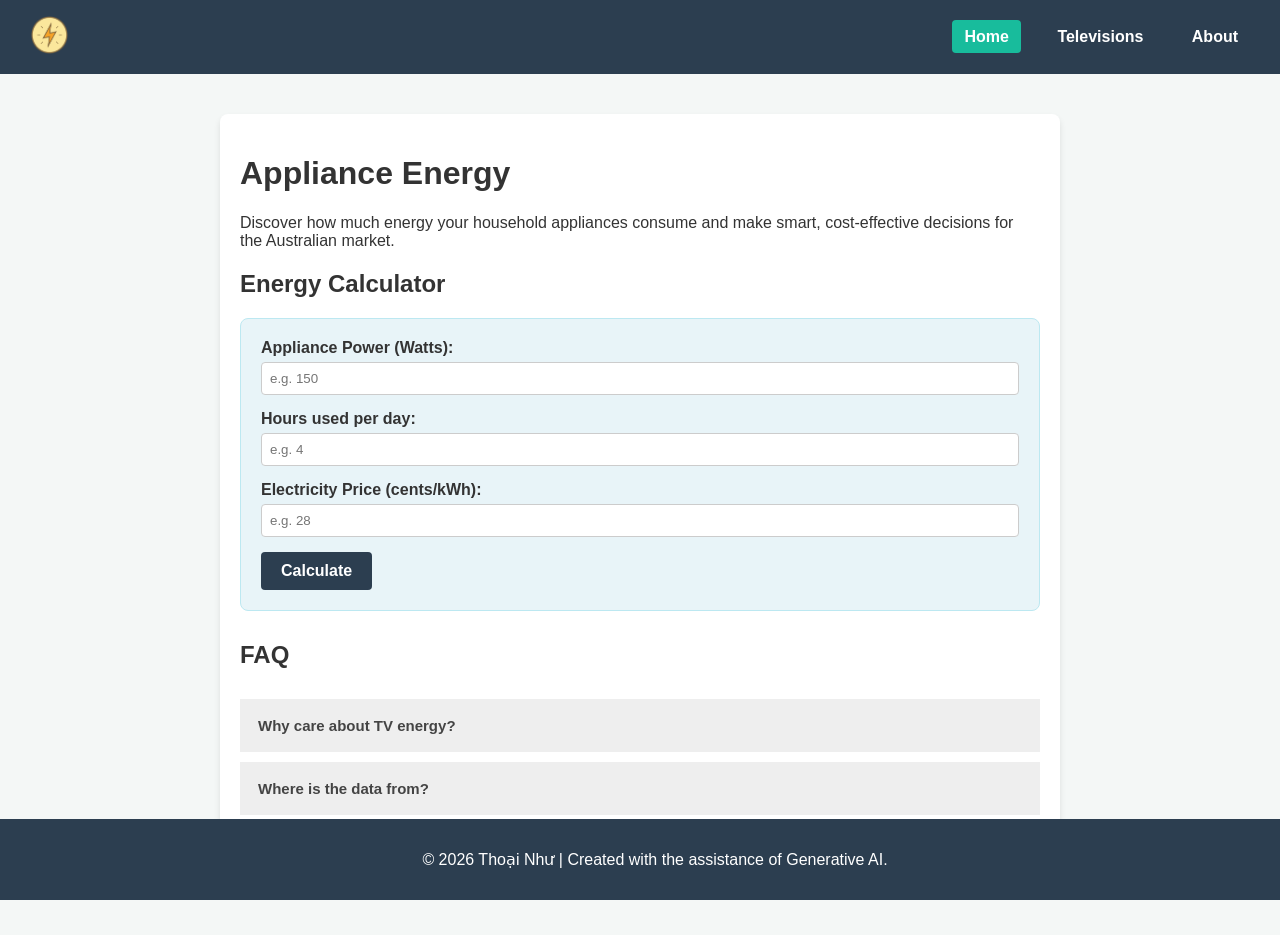
==== index.html @ a2f6276a "Upload full Exercise 1, 2, 3" ====
<!DOCTYPE html>
<html lang="en">
<head>
    <meta charset="UTF-8">
    <meta name="viewport" content="width=device-width, initial-scale=1.0">
    <title>Home - Appliance Energy</title>
    <link rel="stylesheet" href="assets/css/style.css">
</head>
<body>
    <nav>
        <a href="index.html"><img src="assets/img/logo.png" alt="Logo" class="logo"></a>
        <div class="nav-links">
            <a href="index.html" class="active">Home</a>
            <a href="televisions.html">Televisions</a>
            <a href="about.html">About</a>
        </div>
    </nav>

    <main>
        <h1>Appliance Energy</h1>
        <p>Discover how much energy your household appliances consume and make smart, cost-effective decisions for the Australian market.</p>
        
        <h2>Energy Calculator</h2>
        <div class="calculator">
            <div class="input-group">
                <label>Appliance Power (Watts):</label>
                <input type="number" id="wattage" placeholder="e.g. 150">
            </div>
            <div class="input-group">
                <label>Hours used per day:</label>
                <input type="number" id="hours" placeholder="e.g. 4">
            </div>
            <div class="input-group">
                <label>Electricity Price (cents/kWh):</label>
                <input type="number" id="price" placeholder="e.g. 28">
            </div>
            <button id="calc-btn">Calculate</button>
            <div id="calc-error" style="color: red; margin-top: 10px; display: none;">Please enter valid numbers!</div>
            
            <div id="calc-results" class="results-panel" style="display: none;">
                <h3>Results</h3>
                <p>Daily Consumption: <span id="res-daily"></span> kWh</p>
                <p>Monthly Consumption: <span id="res-monthly"></span> kWh</p>
                <p>Estimated Monthly Cost: $<span id="res-cost"></span></p>
            </div>
        </div>

        <h2>FAQ</h2>
        <button class="accordion">Why care about TV energy?</button>
        <div class="panel">
            <p>Larger screens and specific screen technologies can significantly increase your electricity bill over time.</p>
        </div>
        <button class="accordion">Where is the data from?</button>
        <div class="panel">
            <p>The data is sourced directly from the Australian Government's official database.</p>
        </div>
    </main>

    <footer>
        <p>© 2026 Thoại Như | Created with the assistance of Generative AI.</p>
    </footer>

    <script src="assets/js/script.js"></script>
</body>
</html>
---- assets/css/style.css ----
body {
    font-family: Arial, sans-serif;
    margin: 0;
    padding: 0;
    background-color: #f4f7f6;
    color: #333;
    padding-bottom: 60px;
}

nav {
    background-color: #2c3e50;
    padding: 15px 30px;
    display: flex;
    justify-content: space-between;
    align-items: center;
}

.logo { height: 40px; }

.nav-links a {
    color: white;
    text-decoration: none;
    margin-left: 20px;
    font-weight: bold;
    padding: 8px 12px;
    border-radius: 4px;
    transition: 0.3s;
}

.nav-links a:hover, .nav-links a.active { background-color: #18bc9c; }

main {
    max-width: 800px;
    margin: 40px auto;
    padding: 20px;
    background: white;
    border-radius: 8px;
    box-shadow: 0 4px 6px rgba(0,0,0,0.1);
}

footer {
    text-align: center;
    padding: 15px;
    background-color: #2c3e50;
    color: white;
    position: fixed;
    bottom: 0;
    width: 100%;
}

.accordion {
    background-color: #eee;
    color: #444;
    cursor: pointer;
    padding: 18px;
    width: 100%;
    border: none;
    text-align: left;
    outline: none;
    font-size: 15px;
    font-weight: bold;
    margin-top: 10px;
}

.active-accordion, .accordion:hover { background-color: #ccc; }

.panel {
    padding: 0 18px;
    background-color: white;
    max-height: 0;
    overflow: hidden;
    transition: max-height 0.2s ease-out;
}

.chart-img {
    max-width: 100%;
    height: auto;
    border: 1px solid #ddd;
    margin-top: 15px;
}

.calculator {
    background: #e8f4f8;
    padding: 20px;
    border-radius: 8px;
    margin-bottom: 30px;
    border: 1px solid #bce8f1;
}

.input-group { margin-bottom: 15px; }
.input-group label { display: block; font-weight: bold; margin-bottom: 5px; }
.input-group input { width: 100%; padding: 8px; border: 1px solid #ccc; border-radius: 4px; box-sizing: border-box;}

#calc-btn {
    background-color: #2c3e50;
    color: white;
    border: none;
    padding: 10px 20px;
    cursor: pointer;
    font-size: 16px;
    border-radius: 4px;
    font-weight: bold;
}

#calc-btn:hover { background-color: #18bc9c; }

.results-panel {
    margin-top: 20px;
    background: white;
    padding: 15px;
    border-radius: 4px;
    border-left: 5px solid #18bc9c;
}
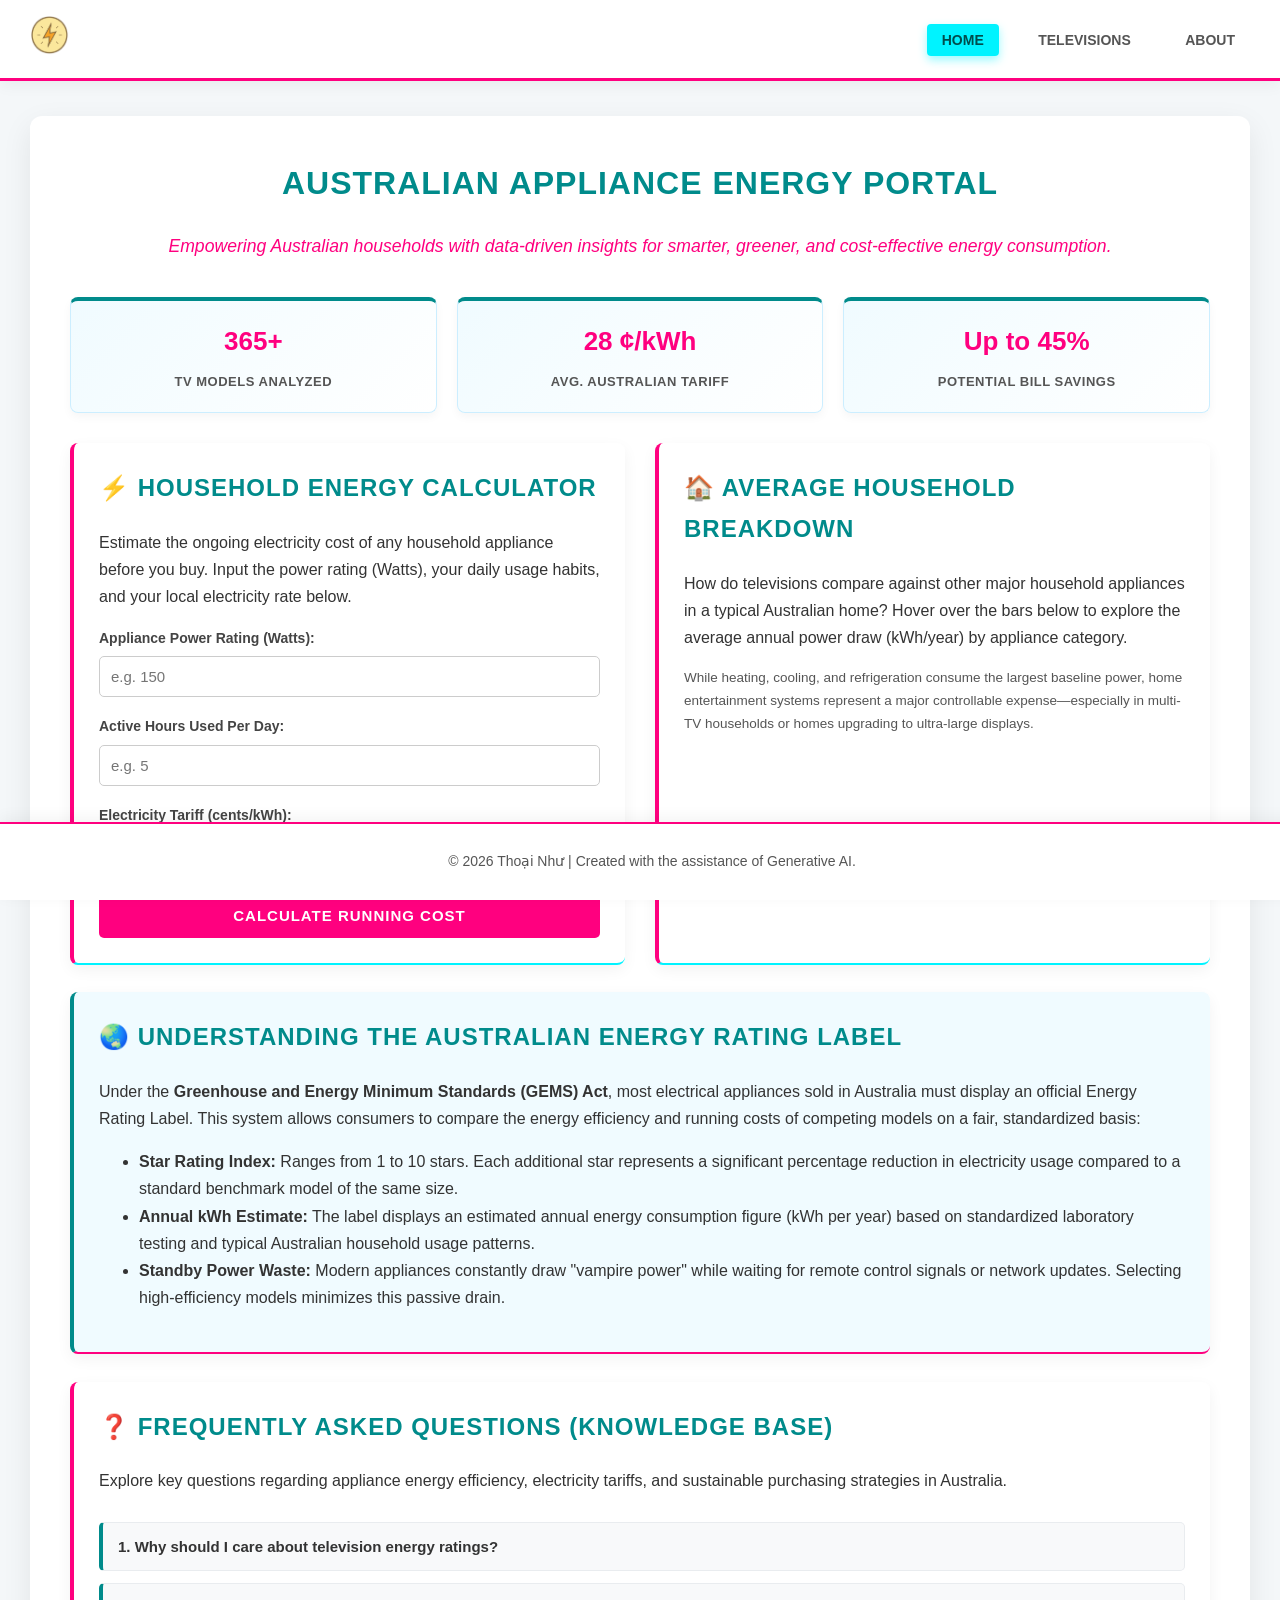
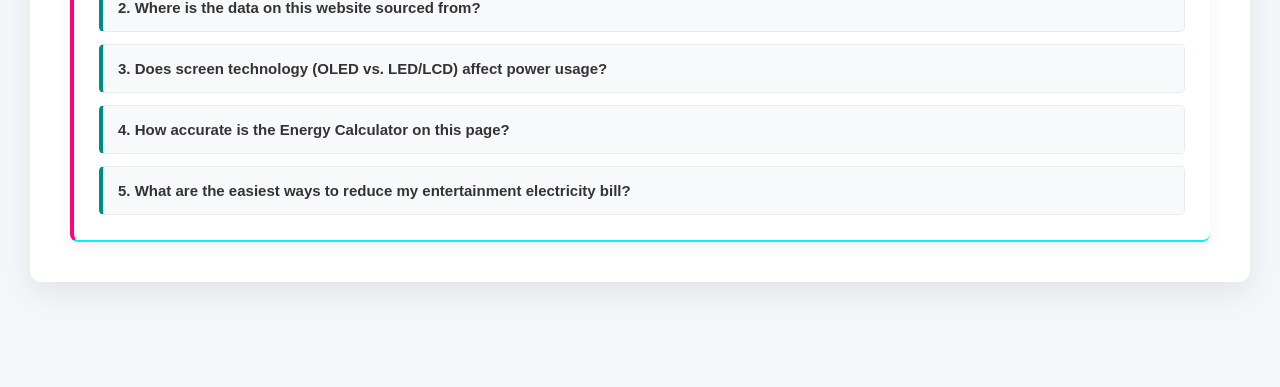
==== commit 6b125b6e: "Update full UI and interactive charts" ====
--- a/index.html
+++ b/index.html
@@ -5,6 +5,7 @@
     <meta name="viewport" content="width=device-width, initial-scale=1.0">
     <title>Home - Appliance Energy</title>
     <link rel="stylesheet" href="assets/css/style.css">
+    <script src="https://d3js.org/d3.v7.min.js"></script>
 </head>
 <body>
     <nav>
@@ -17,42 +18,100 @@
     </nav>
 
     <main>
-        <h1>Appliance Energy</h1>
-        <p>Discover how much energy your household appliances consume and make smart, cost-effective decisions for the Australian market.</p>
+        <h1 class="text-center">Australian Appliance Energy Portal</h1>
+        <p class="subtitle">Empowering Australian households with data-driven insights for smarter, greener, and cost-effective energy consumption.</p>
+
+        <div class="stats-grid">
+            <div class="stat-box">
+                <span class="stat-number">365+</span>
+                <span class="stat-label">TV Models Analyzed</span>
+            </div>
+            <div class="stat-box">
+                <span class="stat-number">28 ¢/kWh</span>
+                <span class="stat-label">Avg. Australian Tariff</span>
+            </div>
+            <div class="stat-box">
+                <span class="stat-number">Up to 45%</span>
+                <span class="stat-label">Potential Bill Savings</span>
+            </div>
+        </div>
         
-        <h2>Energy Calculator</h2>
-        <div class="calculator">
-            <div class="input-group">
-                <label>Appliance Power (Watts):</label>
-                <input type="number" id="wattage" placeholder="e.g. 150">
+        <div class="grid-2">
+            <div class="about-card">
+                <h2>⚡ Household Energy Calculator</h2>
+                <p>Estimate the ongoing electricity cost of any household appliance before you buy. Input the power rating (Watts), your daily usage habits, and your local electricity rate below.</p>
+                <div class="input-group">
+                    <label>Appliance Power Rating (Watts):</label>
+                    <input type="number" id="wattage" placeholder="e.g. 150">
+                </div>
+                <div class="input-group">
+                    <label>Active Hours Used Per Day:</label>
+                    <input type="number" id="hours" placeholder="e.g. 5">
+                </div>
+                <div class="input-group">
+                    <label>Electricity Tariff (cents/kWh):</label>
+                    <input type="number" id="price" placeholder="e.g. 28">
+                </div>
+                <button id="calc-btn">Calculate Running Cost</button>
+                <div id="calc-error" style="color: #ff007f; font-weight: bold; margin-top: 12px; display: none;">Please enter valid positive numbers in all fields!</div>
+                
+                <div id="calc-results" class="results-panel" style="display: none;">
+                    <h3>Estimated Consumption & Cost</h3>
+                    <p>Daily Energy Usage: <span id="res-daily"></span> kWh</p>
+                    <p>Monthly Energy Usage: <span id="res-monthly"></span> kWh</p>
+                    <p>Estimated Monthly Bill Impact: $<span id="res-cost"></span></p>
+                    <p>Projected Annual Cost: $<span id="res-yearly"></span></p>
+                </div>
             </div>
-            <div class="input-group">
-                <label>Hours used per day:</label>
-                <input type="number" id="hours" placeholder="e.g. 4">
-            </div>
-            <div class="input-group">
-                <label>Electricity Price (cents/kWh):</label>
-                <input type="number" id="price" placeholder="e.g. 28">
-            </div>
-            <button id="calc-btn">Calculate</button>
-            <div id="calc-error" style="color: red; margin-top: 10px; display: none;">Please enter valid numbers!</div>
-            
-            <div id="calc-results" class="results-panel" style="display: none;">
-                <h3>Results</h3>
-                <p>Daily Consumption: <span id="res-daily"></span> kWh</p>
-                <p>Monthly Consumption: <span id="res-monthly"></span> kWh</p>
-                <p>Estimated Monthly Cost: $<span id="res-cost"></span></p>
+
+            <div class="about-card">
+                <h2>🏠 Average Household Breakdown</h2>
+                <p>How do televisions compare against other major household appliances in a typical Australian home? Hover over the bars below to explore the average annual power draw (kWh/year) by appliance category.</p>
+                <div id="home-appliance-chart"></div>
+                <p style="font-size: 13.5px; color: #555; margin-top: 15px;">While heating, cooling, and refrigeration consume the largest baseline power, home entertainment systems represent a major controllable expense—especially in multi-TV households or homes upgrading to ultra-large displays.</p>
             </div>
         </div>
 
-        <h2>FAQ</h2>
-        <button class="accordion">Why care about TV energy?</button>
-        <div class="panel">
-            <p>Larger screens and specific screen technologies can significantly increase your electricity bill over time.</p>
+        <br>
+        <div class="about-card highlight-card">
+            <h2>🌏 Understanding the Australian Energy Rating Label</h2>
+            <p>Under the <strong>Greenhouse and Energy Minimum Standards (GEMS) Act</strong>, most electrical appliances sold in Australia must display an official Energy Rating Label. This system allows consumers to compare the energy efficiency and running costs of competing models on a fair, standardized basis:</p>
+            <ul>
+                <li><strong>Star Rating Index:</strong> Ranges from 1 to 10 stars. Each additional star represents a significant percentage reduction in electricity usage compared to a standard benchmark model of the same size.</li>
+                <li><strong>Annual kWh Estimate:</strong> The label displays an estimated annual energy consumption figure (kWh per year) based on standardized laboratory testing and typical Australian household usage patterns.</li>
+                <li><strong>Standby Power Waste:</strong> Modern appliances constantly draw "vampire power" while waiting for remote control signals or network updates. Selecting high-efficiency models minimizes this passive drain.</li>
+            </ul>
         </div>
-        <button class="accordion">Where is the data from?</button>
-        <div class="panel">
-            <p>The data is sourced directly from the Australian Government's official database.</p>
+
+        <br>
+        <div class="about-card">
+            <h2>❓ Frequently Asked Questions (Knowledge Base)</h2>
+            <p>Explore key questions regarding appliance energy efficiency, electricity tariffs, and sustainable purchasing strategies in Australia.</p>
+            
+            <button class="accordion">1. Why should I care about television energy ratings?</button>
+            <div class="panel">
+                <p>Televisions are among the most frequently used appliances in Australian living rooms, averaging 4 to 6 hours of active screen time per day. Over a typical 7-to-10-year lifespan, an inefficient large-screen television can cost hundreds of dollars more in electricity than a 5-star rated equivalent.</p>
+            </div>
+            
+            <button class="accordion">2. Where is the data on this website sourced from?</button>
+            <div class="panel">
+                <p>All visualizations and market statistics presented on this platform are derived directly from the official Australian Government Appliance Energy Rating database, cleaned and aggregated using systematic data analytics workflows.</p>
+            </div>
+
+            <button class="accordion">3. Does screen technology (OLED vs. LED/LCD) affect power usage?</button>
+            <div class="panel">
+                <p>Yes. Standard LED/LCD panels use a continuous backlight, whereas OLED panels illuminate individual pixels. However, high-brightness Mini-LED and QLED displays often consume substantially more power when displaying High Dynamic Range (HDR) content at maximum brightness.</p>
+            </div>
+
+            <button class="accordion">4. How accurate is the Energy Calculator on this page?</button>
+            <div class="panel">
+                <p>The calculator uses the standard physics formula: Kilowatt-hours (kWh) = (Watts × Hours) ÷ 1000. While actual consumption may fluctuate slightly based on screen brightness settings and volume levels, it provides a highly reliable baseline for budgeting.</p>
+            </div>
+
+            <button class="accordion">5. What are the easiest ways to reduce my entertainment electricity bill?</button>
+            <div class="panel">
+                <p>Enable the built-in "Eco Mode" or ambient light sensor on your TV, lower the backlight setting by 15–20% (which barely affects perceived image quality), and switch off power boards completely at the wall to eliminate standby power draw.</p>
+            </div>
         </div>
     </main>
 
--- a/assets/css/style.css
+++ b/assets/css/style.css
@@ -1,113 +1,205 @@
 body {
-    font-family: Arial, sans-serif;
-    margin: 0;
-    padding: 0;
-    background-color: #f4f7f6;
+    font-family: 'Segoe UI', Tahoma, Geneva, Verdana, sans-serif;
+    margin: 0; padding: 0;
+    background-color: #f4f7f9;
     color: #333;
-    padding-bottom: 60px;
-}
+    padding-bottom: 70px;
+    line-height: 1.7;
+}
+
+h1, h2, h3 { color: #008b8b; text-transform: uppercase; letter-spacing: 1px; margin-top: 0; }
 
 nav {
-    background-color: #2c3e50;
+    background-color: #ffffff;
     padding: 15px 30px;
+    display: flex; justify-content: space-between; align-items: center;
+    border-bottom: 3px solid #ff007f;
+    box-shadow: 0 4px 15px rgba(0,0,0,0.05);
+}
+
+.logo { height: 40px; }
+
+.nav-links a {
+    color: #555; text-decoration: none; margin-left: 20px;
+    font-weight: bold; padding: 8px 15px; border-radius: 4px;
+    transition: 0.3s; text-transform: uppercase; font-size: 14px;
+}
+
+.nav-links a:hover, .nav-links a.active {
+    background-color: #00f3ff; color: #004d4d; 
+    box-shadow: 0 4px 10px rgba(0,243,255,0.4);
+}
+
+main {
+    max-width: 1140px; margin: 35px auto; padding: 40px;
+    background: #ffffff; border-radius: 12px;
+    box-shadow: 0 10px 30px rgba(0,0,0,0.08);
+}
+
+.text-center { text-align: center; }
+.subtitle { text-align: center; color: #ff007f; font-style: italic; margin-bottom: 35px; font-size: 1.1em; }
+
+footer {
+    text-align: center; padding: 12px;
+    background-color: #ffffff; color: #555;
+    position: fixed; bottom: 0; width: 100%;
+    border-top: 2px solid #ff007f;
+    box-shadow: 0 -4px 15px rgba(0,0,0,0.05);
+    font-size: 14px;
+    z-index: 100;
+}
+
+/*Stats Highlight Row*/
+.stats-grid {
+    display: grid;
+    grid-template-columns: repeat(3, 1fr);
+    gap: 20px;
+    margin-bottom: 30px;
+}
+
+.stat-box {
+    background: linear-gradient(135deg, #f0fbff 0%, #ffffff 100%);
+    border: 1px solid #cceeff;
+    border-top: 4px solid #008b8b;
+    border-radius: 8px;
+    padding: 18px;
+    text-align: center;
+    box-shadow: 0 4px 10px rgba(0,0,0,0.04);
+}
+
+.stat-number {
+    display: block;
+    font-size: 26px;
+    font-weight: 800;
+    color: #ff007f;
+    margin-bottom: 4px;
+}
+
+.stat-label {
+    font-size: 13px;
+    font-weight: bold;
+    color: #555;
+    text-transform: uppercase;
+    letter-spacing: 0.5px;
+}
+
+/* Layout */
+.grid-2 {
+    display: grid;
+    grid-template-columns: 1fr 1fr;
+    gap: 30px;
+    align-items: stretch;
+}
+
+/* Card */
+.about-card {
+    background: #ffffff;
+    border-left: 4px solid #ff007f;
+    border-bottom: 2px solid #00f3ff;
+    padding: 25px;
+    border-radius: 8px;
+    box-shadow: 0 5px 15px rgba(0,0,0,0.05);
+    transition: transform 0.3s, box-shadow 0.3s;
+    box-sizing: border-box;
+}
+
+.about-card:hover {
+    transform: translateY(-4px);
+    box-shadow: 0 10px 25px rgba(0, 243, 255, 0.2);
+}
+
+.highlight-card { background-color: #f0fbff; border-left-color: #008b8b; border-bottom-color: #ff007f; }
+
+/*Accordion FAQ*/
+.accordion {
+    background-color: #f8f9fa; color: #333; cursor: pointer;
+    padding: 15px; width: 100%; border: 1px solid #e9ecef;
+    border-left: 4px solid #008b8b; border-radius: 5px;
+    text-align: left; outline: none; font-size: 15px; font-weight: bold;
+    margin-top: 12px; transition: 0.3s;
+}
+
+.active-accordion, .accordion:hover { background-color: #e2fbfd; border-left-color: #ff007f; }
+
+.panel {
+    padding: 0 18px; background-color: white; max-height: 0;
+    overflow: hidden; transition: max-height 0.2s ease-out;
+    border-left: 2px solid #eee;
+}
+.panel p { margin: 15px 0; color: #555; }
+
+/*Calculator*/
+.input-group { margin-bottom: 18px; }
+.input-group label { display: block; font-weight: bold; margin-bottom: 6px; color: #444; font-size: 14px;}
+.input-group input { 
+    width: 100%; padding: 11px; border: 1px solid #ccc; 
+    border-radius: 5px; box-sizing: border-box; font-size: 15px;
+    transition: 0.3s;
+}
+.input-group input:focus { outline: none; border-color: #008b8b; box-shadow: 0 0 8px rgba(0, 139, 139, 0.25); }
+
+#calc-btn {
+    background-color: #ff007f; color: white; border: none;
+    padding: 14px 25px; cursor: pointer; font-size: 15px;
+    border-radius: 5px; font-weight: bold; transition: 0.3s;
+    width: 100%; text-transform: uppercase; letter-spacing: 1px;
+}
+#calc-btn:hover { background-color: #008b8b; box-shadow: 0 5px 15px rgba(0, 139, 139, 0.3); }
+
+.results-panel {
+    margin-top: 20px; background: #f0fbff; padding: 18px;
+    border-radius: 5px; border-left: 5px solid #008b8b;
+}
+.results-panel h3 { color: #008b8b; margin-bottom: 8px; border-bottom: 1px solid #cceeff; padding-bottom: 8px; font-size: 16px;}
+.results-panel p { color: #333; margin: 6px 0; font-weight: 500;}
+.results-panel span { color: #ff007f; font-weight: bold; font-size: 17px; }
+
+/* Data Table & Legend */
+.data-table {
+    width: 100%;
+    border-collapse: collapse;
+    margin-top: 15px;
+    font-size: 14px;
+}
+
+.data-table th {
+    background-color: #008b8b;
+    color: white;
+    text-align: left;
+    padding: 10px;
+    text-transform: uppercase;
+    font-size: 12px;
+}
+
+.data-table td {
+    padding: 9px 10px;
+    border-bottom: 1px solid #eee;
+}
+
+.data-table tr:hover { background-color: #f9f9f9; }
+
+.legend-grid {
     display: flex;
-    justify-content: space-between;
+    flex-wrap: wrap;
+    gap: 10px 16px;
+    justify-content: center;
+    margin-top: 15px;
+    padding-top: 12px;
+    border-top: 1px dashed #ddd;
+}
+
+.legend-item {
+    display: flex;
     align-items: center;
-}
-
-.logo { height: 40px; }
-
-.nav-links a {
-    color: white;
-    text-decoration: none;
-    margin-left: 20px;
-    font-weight: bold;
-    padding: 8px 12px;
-    border-radius: 4px;
-    transition: 0.3s;
-}
-
-.nav-links a:hover, .nav-links a.active { background-color: #18bc9c; }
-
-main {
-    max-width: 800px;
-    margin: 40px auto;
-    padding: 20px;
-    background: white;
-    border-radius: 8px;
-    box-shadow: 0 4px 6px rgba(0,0,0,0.1);
-}
-
-footer {
-    text-align: center;
-    padding: 15px;
-    background-color: #2c3e50;
-    color: white;
-    position: fixed;
-    bottom: 0;
-    width: 100%;
-}
-
-.accordion {
-    background-color: #eee;
+    font-size: 12px;
+    font-weight: 600;
     color: #444;
-    cursor: pointer;
-    padding: 18px;
-    width: 100%;
-    border: none;
-    text-align: left;
-    outline: none;
-    font-size: 15px;
-    font-weight: bold;
-    margin-top: 10px;
-}
-
-.active-accordion, .accordion:hover { background-color: #ccc; }
-
-.panel {
-    padding: 0 18px;
-    background-color: white;
-    max-height: 0;
-    overflow: hidden;
-    transition: max-height 0.2s ease-out;
-}
-
-.chart-img {
-    max-width: 100%;
-    height: auto;
-    border: 1px solid #ddd;
-    margin-top: 15px;
-}
-
-.calculator {
-    background: #e8f4f8;
-    padding: 20px;
-    border-radius: 8px;
-    margin-bottom: 30px;
-    border: 1px solid #bce8f1;
-}
-
-.input-group { margin-bottom: 15px; }
-.input-group label { display: block; font-weight: bold; margin-bottom: 5px; }
-.input-group input { width: 100%; padding: 8px; border: 1px solid #ccc; border-radius: 4px; box-sizing: border-box;}
-
-#calc-btn {
-    background-color: #2c3e50;
-    color: white;
-    border: none;
-    padding: 10px 20px;
-    cursor: pointer;
-    font-size: 16px;
-    border-radius: 4px;
-    font-weight: bold;
-}
-
-#calc-btn:hover { background-color: #18bc9c; }
-
-.results-panel {
-    margin-top: 20px;
-    background: white;
-    padding: 15px;
-    border-radius: 4px;
-    border-left: 5px solid #18bc9c;
+}
+
+.legend-color {
+    width: 12px;
+    height: 12px;
+    border-radius: 3px;
+    margin-right: 6px;
+    display: inline-block;
 }
